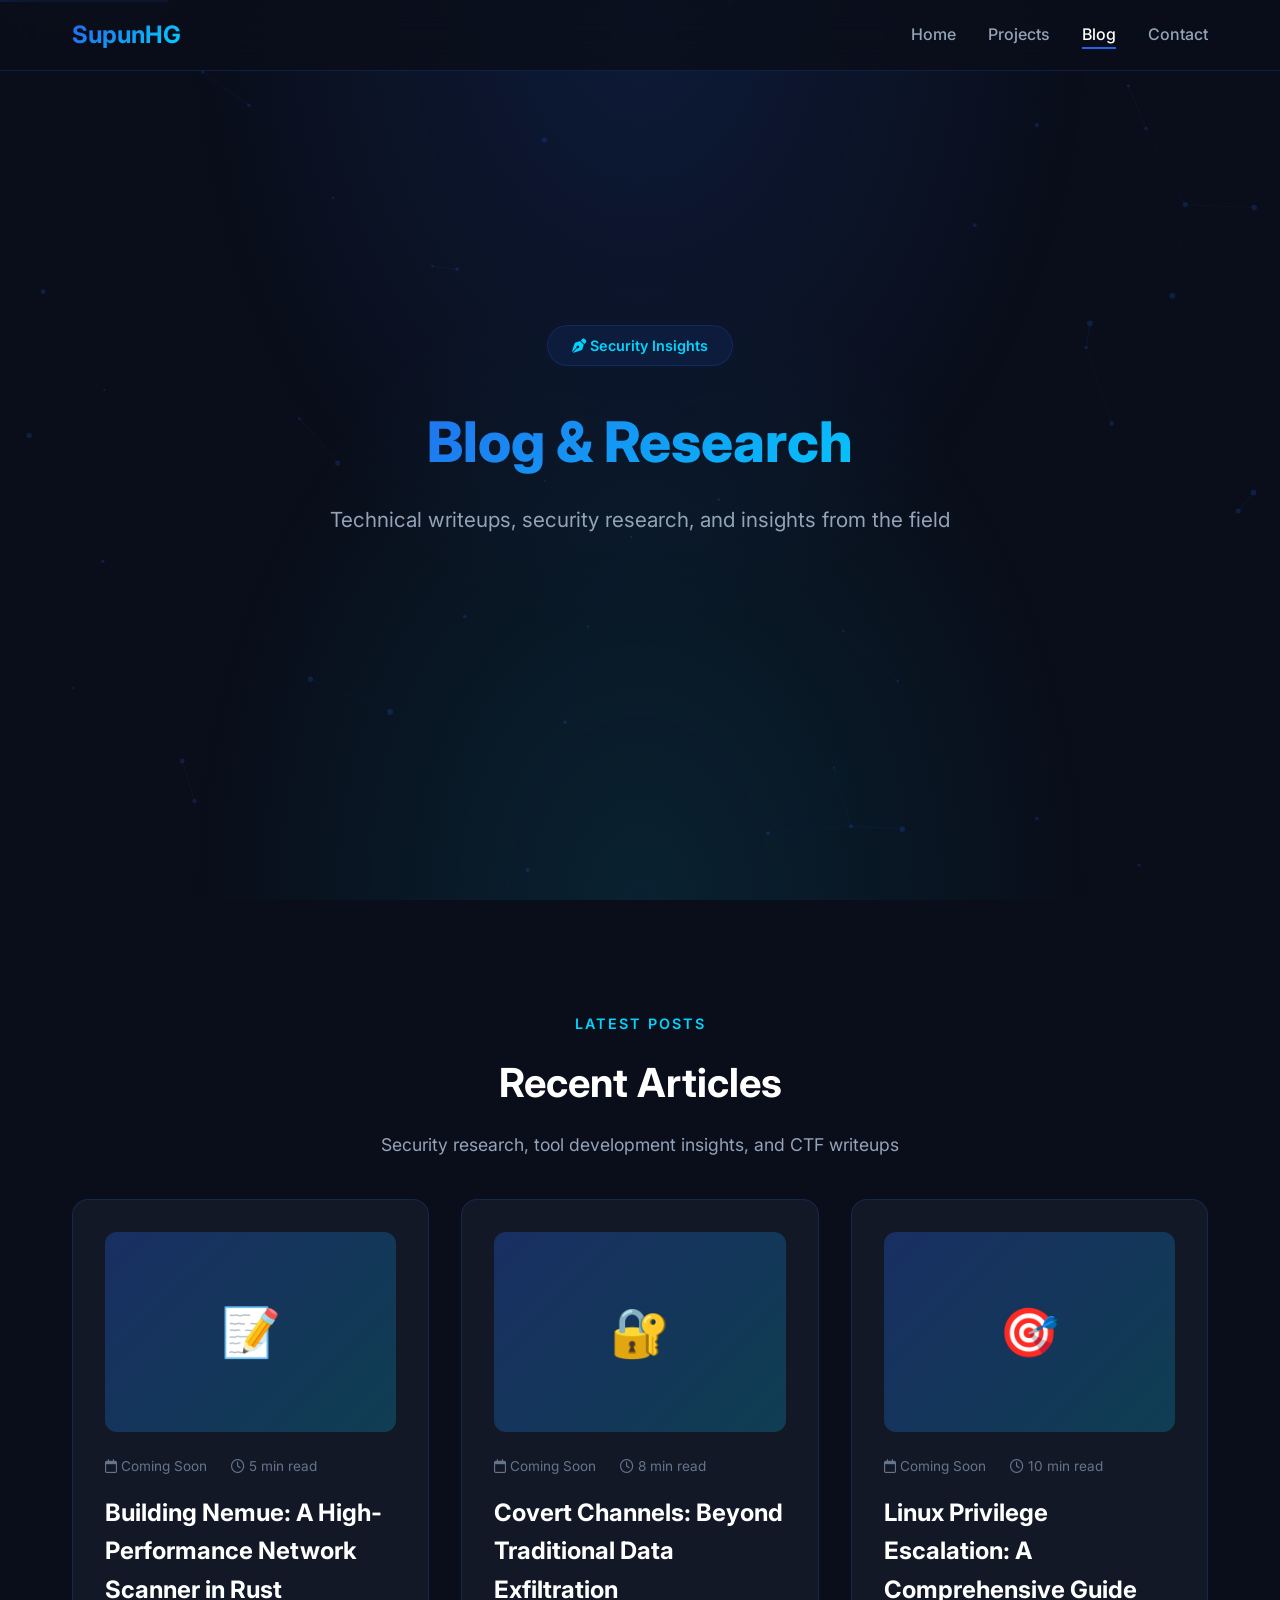
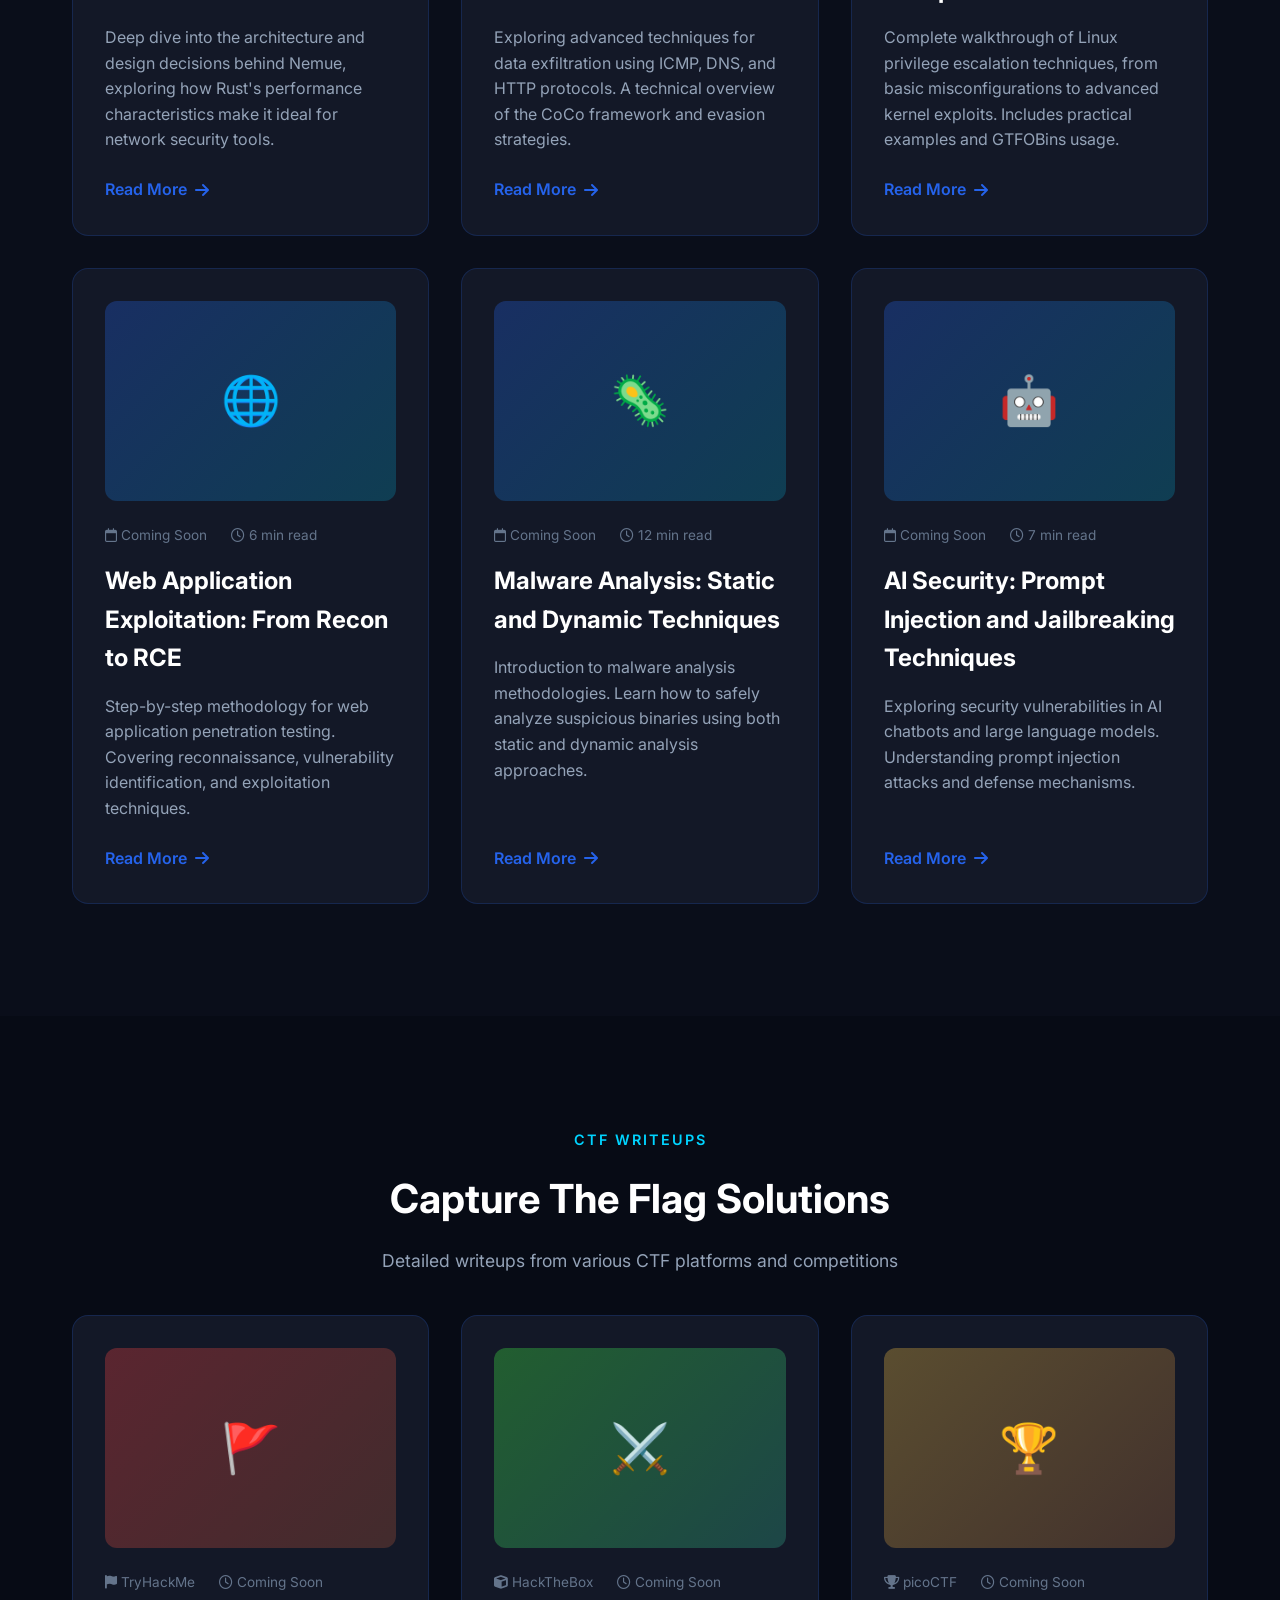
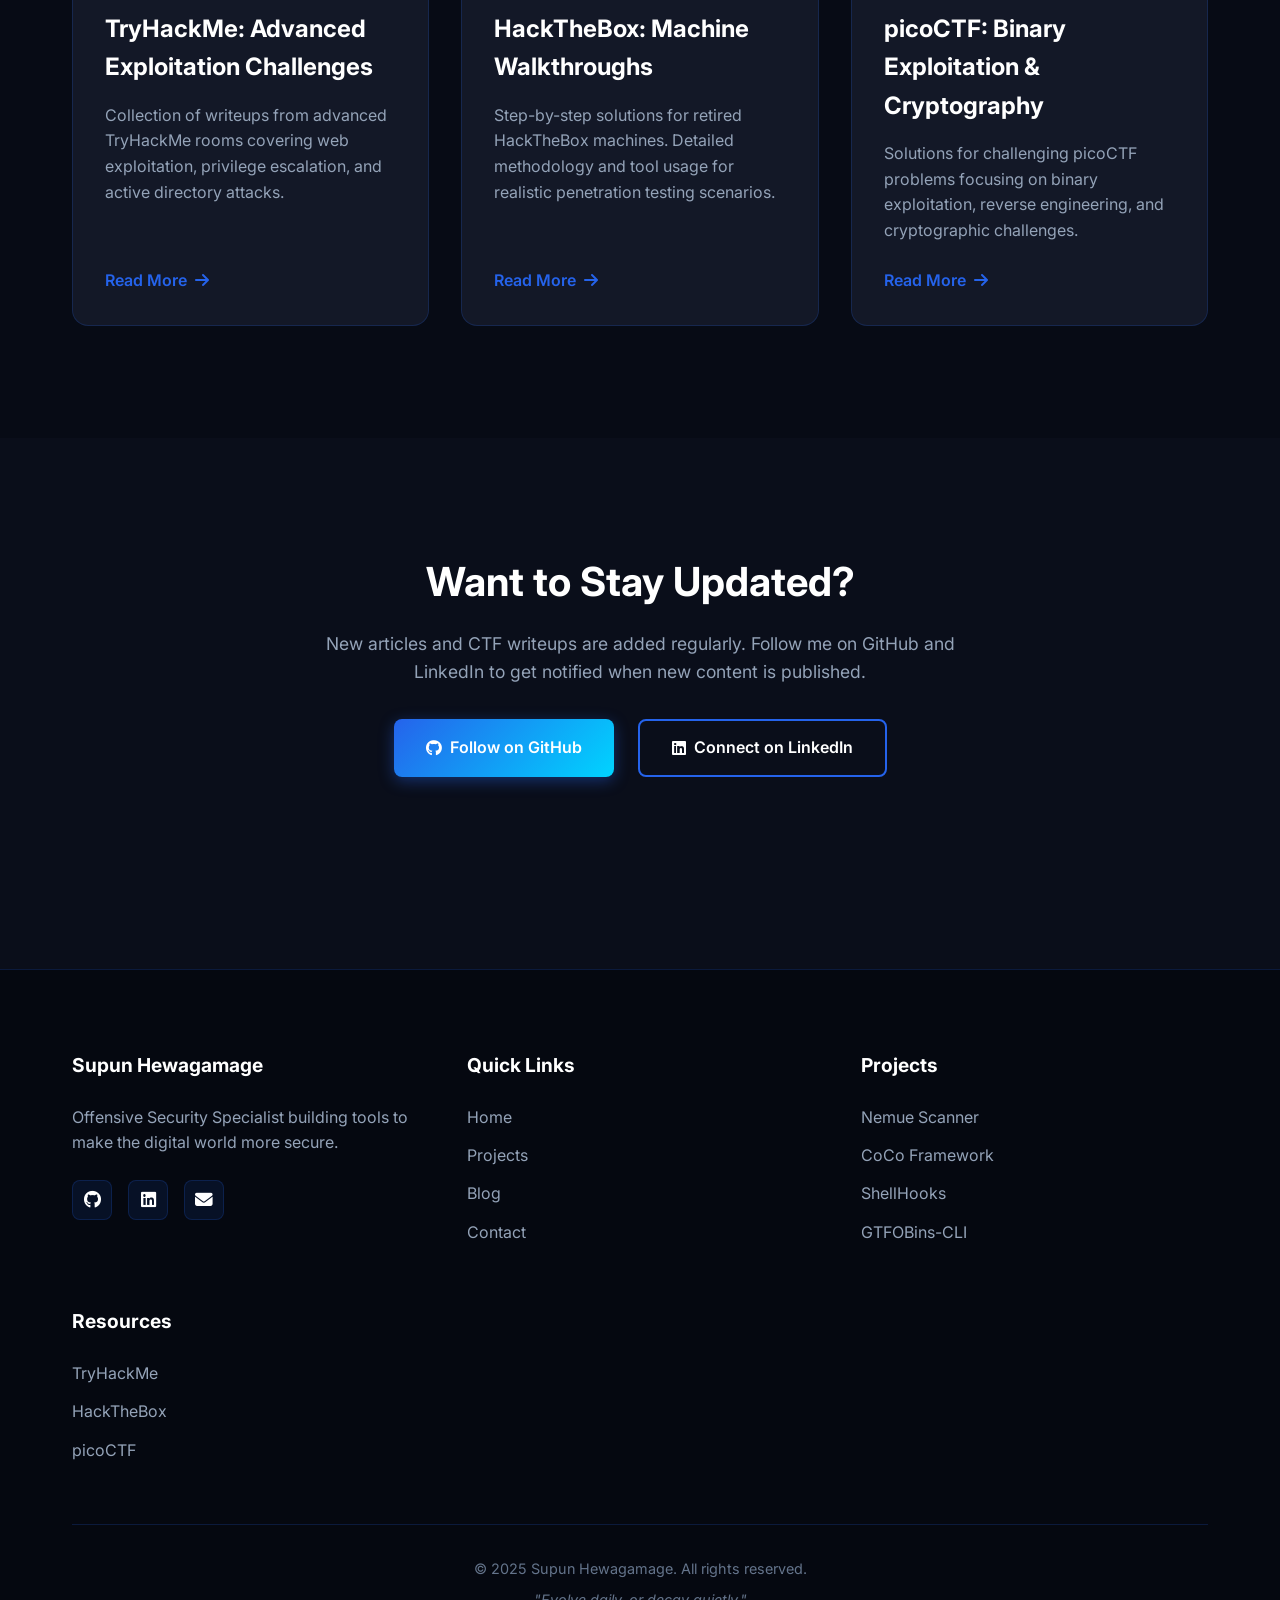
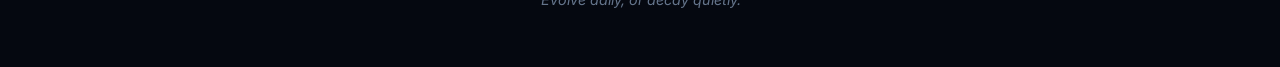
==== blog.html @ fa96d5f7 "Complete website with spacing fixes and documentation" ====
<!DOCTYPE html>
<html lang="en">

<head>
    <meta charset="UTF-8">
    <meta name="viewport" content="width=device-width, initial-scale=1.0">
    <meta name="description" content="Security insights, research, and technical writeups by Supun Hewagamage.">
    
    <title>Blog | Supun Hewagamage</title>
    
    <!-- Stylesheets -->
    <link rel="stylesheet" href="css/styles.css">
    <link rel="stylesheet" href="https://cdnjs.cloudflare.com/ajax/libs/font-awesome/6.5.1/css/all.min.css">
    <link rel="preconnect" href="https://fonts.googleapis.com">
    <link rel="preconnect" href="https://fonts.gstatic.com" crossorigin>
    <link href="https://fonts.googleapis.com/css2?family=Inter:wght@300;400;500;600;700;800;900&display=swap" rel="stylesheet">
</head>

<body>
    <!-- Animated Background -->
    <div class="bg-gradient"></div>
    <canvas class="bg-canvas" id="particleCanvas"></canvas>

    <!-- Navigation -->
    <nav class="navbar">
        <div class="nav-container">
            <a href="index.html" class="logo">SupunHG</a>
            <button class="mobile-toggle" id="mobileToggle">
                <span></span>
                <span></span>
                <span></span>
            </button>
            <ul class="nav-links" id="navLinks">
                <li><a href="index.html">Home</a></li>
                <li><a href="projects.html">Projects</a></li>
                <li><a href="blog.html" class="active">Blog</a></li>
                <li><a href="contact.html">Contact</a></li>
            </ul>
        </div>
    </nav>

    <!-- Page Header -->
    <section class="hero" style="min-height: 100vh;">
        <div class="container">
            <div class="hero-content">
                <div class="hero-tag">
                    <i class="fas fa-pen-nib"></i> Security Insights
                </div>
                <h1 style="font-size: 3.5rem;">Blog & Research</h1>
                <p class="typing-text" style="margin-bottom: 2rem;">
                    Technical writeups, security research, and insights from the field
                </p>
            </div>
        </div>
    </section>

    <!-- Blog Posts -->
    <section class="section">
        <div class="container">
            <div class="section-header">
                <div class="section-tag">Latest Posts</div>
                <h2 class="section-title">Recent Articles</h2>
                <p class="section-subtitle">
                    Security research, tool development insights, and CTF writeups
                </p>
            </div>

            <div class="grid grid-3">
                <!-- Placeholder Post 1 -->
                <div class="card blog-card">
                    <div class="blog-image">
                        <span>📝</span>
                    </div>
                    <div class="blog-meta">
                        <span><i class="far fa-calendar"></i> Coming Soon</span>
                        <span><i class="far fa-clock"></i> 5 min read</span>
                    </div>
                    <h3 class="blog-title">Building Nemue: A High-Performance Network Scanner in Rust</h3>
                    <p class="blog-excerpt">
                        Deep dive into the architecture and design decisions behind Nemue, exploring how Rust's 
                        performance characteristics make it ideal for network security tools.
                    </p>
                    <a href="#" class="read-more">
                        Read More <i class="fas fa-arrow-right"></i>
                    </a>
                </div>

                <!-- Placeholder Post 2 -->
                <div class="card blog-card">
                    <div class="blog-image">
                        <span>🔐</span>
                    </div>
                    <div class="blog-meta">
                        <span><i class="far fa-calendar"></i> Coming Soon</span>
                        <span><i class="far fa-clock"></i> 8 min read</span>
                    </div>
                    <h3 class="blog-title">Covert Channels: Beyond Traditional Data Exfiltration</h3>
                    <p class="blog-excerpt">
                        Exploring advanced techniques for data exfiltration using ICMP, DNS, and HTTP protocols. 
                        A technical overview of the CoCo framework and evasion strategies.
                    </p>
                    <a href="#" class="read-more">
                        Read More <i class="fas fa-arrow-right"></i>
                    </a>
                </div>

                <!-- Placeholder Post 3 -->
                <div class="card blog-card">
                    <div class="blog-image">
                        <span>🎯</span>
                    </div>
                    <div class="blog-meta">
                        <span><i class="far fa-calendar"></i> Coming Soon</span>
                        <span><i class="far fa-clock"></i> 10 min read</span>
                    </div>
                    <h3 class="blog-title">Linux Privilege Escalation: A Comprehensive Guide</h3>
                    <p class="blog-excerpt">
                        Complete walkthrough of Linux privilege escalation techniques, from basic misconfigurations 
                        to advanced kernel exploits. Includes practical examples and GTFOBins usage.
                    </p>
                    <a href="#" class="read-more">
                        Read More <i class="fas fa-arrow-right"></i>
                    </a>
                </div>

                <!-- Placeholder Post 4 -->
                <div class="card blog-card">
                    <div class="blog-image">
                        <span>🌐</span>
                    </div>
                    <div class="blog-meta">
                        <span><i class="far fa-calendar"></i> Coming Soon</span>
                        <span><i class="far fa-clock"></i> 6 min read</span>
                    </div>
                    <h3 class="blog-title">Web Application Exploitation: From Recon to RCE</h3>
                    <p class="blog-excerpt">
                        Step-by-step methodology for web application penetration testing. Covering reconnaissance, 
                        vulnerability identification, and exploitation techniques.
                    </p>
                    <a href="#" class="read-more">
                        Read More <i class="fas fa-arrow-right"></i>
                    </a>
                </div>

                <!-- Placeholder Post 5 -->
                <div class="card blog-card">
                    <div class="blog-image">
                        <span>🦠</span>
                    </div>
                    <div class="blog-meta">
                        <span><i class="far fa-calendar"></i> Coming Soon</span>
                        <span><i class="far fa-clock"></i> 12 min read</span>
                    </div>
                    <h3 class="blog-title">Malware Analysis: Static and Dynamic Techniques</h3>
                    <p class="blog-excerpt">
                        Introduction to malware analysis methodologies. Learn how to safely analyze suspicious 
                        binaries using both static and dynamic analysis approaches.
                    </p>
                    <a href="#" class="read-more">
                        Read More <i class="fas fa-arrow-right"></i>
                    </a>
                </div>

                <!-- Placeholder Post 6 -->
                <div class="card blog-card">
                    <div class="blog-image">
                        <span>🤖</span>
                    </div>
                    <div class="blog-meta">
                        <span><i class="far fa-calendar"></i> Coming Soon</span>
                        <span><i class="far fa-clock"></i> 7 min read</span>
                    </div>
                    <h3 class="blog-title">AI Security: Prompt Injection and Jailbreaking Techniques</h3>
                    <p class="blog-excerpt">
                        Exploring security vulnerabilities in AI chatbots and large language models. Understanding 
                        prompt injection attacks and defense mechanisms.
                    </p>
                    <a href="#" class="read-more">
                        Read More <i class="fas fa-arrow-right"></i>
                    </a>
                </div>
            </div>
        </div>
    </section>

    <!-- CTF Writeups Section -->
    <section class="section" style="background: rgba(5, 8, 16, 0.5);">
        <div class="container">
            <div class="section-header">
                <div class="section-tag">CTF Writeups</div>
                <h2 class="section-title">Capture The Flag Solutions</h2>
                <p class="section-subtitle">
                    Detailed writeups from various CTF platforms and competitions
                </p>
            </div>

            <div class="grid grid-3">
                <!-- CTF Placeholder 1 -->
                <div class="card blog-card">
                    <div class="blog-image" style="background: linear-gradient(135deg, rgba(255, 68, 68, 0.3), rgba(255, 120, 68, 0.2));">
                        <span>🚩</span>
                    </div>
                    <div class="blog-meta">
                        <span><i class="fas fa-flag"></i> TryHackMe</span>
                        <span><i class="far fa-clock"></i> Coming Soon</span>
                    </div>
                    <h3 class="blog-title">TryHackMe: Advanced Exploitation Challenges</h3>
                    <p class="blog-excerpt">
                        Collection of writeups from advanced TryHackMe rooms covering web exploitation, 
                        privilege escalation, and active directory attacks.
                    </p>
                    <a href="#" class="read-more">
                        Read More <i class="fas fa-arrow-right"></i>
                    </a>
                </div>

                <!-- CTF Placeholder 2 -->
                <div class="card blog-card">
                    <div class="blog-image" style="background: linear-gradient(135deg, rgba(68, 255, 68, 0.3), rgba(68, 255, 200, 0.2));">
                        <span>⚔️</span>
                    </div>
                    <div class="blog-meta">
                        <span><i class="fas fa-cube"></i> HackTheBox</span>
                        <span><i class="far fa-clock"></i> Coming Soon</span>
                    </div>
                    <h3 class="blog-title">HackTheBox: Machine Walkthroughs</h3>
                    <p class="blog-excerpt">
                        Step-by-step solutions for retired HackTheBox machines. Detailed methodology and 
                        tool usage for realistic penetration testing scenarios.
                    </p>
                    <a href="#" class="read-more">
                        Read More <i class="fas fa-arrow-right"></i>
                    </a>
                </div>

                <!-- CTF Placeholder 3 -->
                <div class="card blog-card">
                    <div class="blog-image" style="background: linear-gradient(135deg, rgba(255, 200, 68, 0.3), rgba(255, 150, 68, 0.2));">
                        <span>🏆</span>
                    </div>
                    <div class="blog-meta">
                        <span><i class="fas fa-trophy"></i> picoCTF</span>
                        <span><i class="far fa-clock"></i> Coming Soon</span>
                    </div>
                    <h3 class="blog-title">picoCTF: Binary Exploitation & Cryptography</h3>
                    <p class="blog-excerpt">
                        Solutions for challenging picoCTF problems focusing on binary exploitation, 
                        reverse engineering, and cryptographic challenges.
                    </p>
                    <a href="#" class="read-more">
                        Read More <i class="fas fa-arrow-right"></i>
                    </a>
                </div>
            </div>
        </div>
    </section>

    <!-- Blog Info -->
    <section class="section">
        <div class="container">
            <div style="text-align: center; max-width: 700px; margin: 0 auto;">
                <h2 style="font-size: 2.5rem; margin-bottom: 1rem;">Want to Stay Updated?</h2>
                <p style="color: var(--text-secondary); font-size: 1.1rem; margin-bottom: 2rem;">
                    New articles and CTF writeups are added regularly. Follow me on GitHub and LinkedIn 
                    to get notified when new content is published.
                </p>
                <div class="cta-buttons">
                    <a href="https://github.com/supunhg" class="btn btn-primary" target="_blank">
                        <i class="fab fa-github"></i> Follow on GitHub
                    </a>
                    <a href="https://linkedin.com/in/supunhewagamage" class="btn btn-secondary" target="_blank">
                        <i class="fab fa-linkedin"></i> Connect on LinkedIn
                    </a>
                </div>
            </div>
        </div>
    </section>



    <!-- Footer -->
    <footer class="footer">
        <div class="container">
            <div class="footer-content">
                <div class="footer-section">
                    <h3>Supun Hewagamage</h3>
                    <p style="color: var(--text-secondary); margin-bottom: 1.5rem;">
                        Offensive Security Specialist building tools to make the digital world more secure.
                    </p>
                    <div class="social-links">
                        <a href="https://github.com/supunhg" class="social-link" target="_blank" title="GitHub">
                            <i class="fab fa-github"></i>
                        </a>
                        <a href="https://linkedin.com/in/supunhewagamage" class="social-link" target="_blank" title="LinkedIn">
                            <i class="fab fa-linkedin"></i>
                        </a>
                        <a href="mailto:sanchithahewagamage@gmail.com" class="social-link" title="Email">
                            <i class="fas fa-envelope"></i>
                        </a>
                    </div>
                </div>

                <div class="footer-section">
                    <h3>Quick Links</h3>
                    <ul class="footer-links">
                        <li><a href="index.html">Home</a></li>
                        <li><a href="projects.html">Projects</a></li>
                        <li><a href="blog.html">Blog</a></li>
                        <li><a href="contact.html">Contact</a></li>
                    </ul>
                </div>

                <div class="footer-section">
                    <h3>Projects</h3>
                    <ul class="footer-links">
                        <li><a href="https://github.com/supunhg/Nemue" target="_blank">Nemue Scanner</a></li>
                        <li><a href="https://github.com/supunhg/CoCo" target="_blank">CoCo Framework</a></li>
                        <li><a href="https://github.com/supunhg/ShellHooks" target="_blank">ShellHooks</a></li>
                        <li><a href="https://github.com/supunhg/GTFOBins-CLI" target="_blank">GTFOBins-CLI</a></li>
                    </ul>
                </div>

                <div class="footer-section">
                    <h3>Resources</h3>
                    <ul class="footer-links">
                        <li><a href="https://tryhackme.com" target="_blank">TryHackMe</a></li>
                        <li><a href="https://hackthebox.com" target="_blank">HackTheBox</a></li>
                        <li><a href="https://picoctf.org" target="_blank">picoCTF</a></li>
                    </ul>
                </div>
            </div>

            <div class="footer-bottom">
                <p>&copy; 2025 Supun Hewagamage. All rights reserved.</p>
                <p style="margin-top: 0.5rem; font-style: italic;">"Evolve daily, or decay quietly."</p>
            </div>
        </div>
    </footer>

    <script src="js/main.js"></script>
</body>
</html>
---- css/styles.css ----
:root {
    --dark-bg: #0a0e1a;
    --darker-bg: #050810;
    --card-bg: #131827;
    --card-hover: #1a2234;
    --royal-blue: #2563eb;
    --light-blue: #3b82f6;
    --electric-blue: #00d4ff;
    --neon-cyan: #00fff2;
    --text-primary: #ffffff;
    --text-secondary: #94a3b8;
    --text-muted: #64748b;
    --accent-gradient: linear-gradient(135deg, #2563eb 0%, #00d4ff 100%);
    --border-color: rgba(37, 99, 235, 0.2);
    --glow-blue: rgba(37, 99, 235, 0.4);
}

* {
    margin: 0;
    padding: 0;
    box-sizing: border-box;
}

body {
    font-family: 'Inter', -apple-system, BlinkMacSystemFont, 'Segoe UI', Roboto, sans-serif;
    background-color: var(--dark-bg);
    color: var(--text-primary);
    line-height: 1.6;
    overflow-x: hidden;
}

/* Scrollbar */
::-webkit-scrollbar {
    width: 10px;
}

::-webkit-scrollbar-track {
    background: var(--darker-bg);
}

::-webkit-scrollbar-thumb {
    background: var(--royal-blue);
    border-radius: 5px;
}

::-webkit-scrollbar-thumb:hover {
    background: var(--light-blue);
}

/* Animated Background */
.bg-canvas {
    position: fixed;
    top: 0;
    left: 0;
    width: 100%;
    height: 100%;
    z-index: -1;
    opacity: 0.4;
}

.bg-gradient {
    position: fixed;
    top: 0;
    left: 0;
    width: 100%;
    height: 100%;
    z-index: -2;
    background: radial-gradient(ellipse at top, rgba(37, 99, 235, 0.15), transparent 50%),
                radial-gradient(ellipse at bottom, rgba(0, 212, 255, 0.1), transparent 50%);
}

/* Navigation */
.navbar {
    position: fixed;
    top: 0;
    left: 0;
    right: 0;
    z-index: 1000;
    background: rgba(10, 14, 26, 0.8);
    backdrop-filter: blur(20px);
    border-bottom: 1px solid var(--border-color);
    transition: all 0.3s ease;
}

.navbar.scrolled {
    background: rgba(10, 14, 26, 0.95);
    box-shadow: 0 4px 30px rgba(37, 99, 235, 0.1);
}

.nav-container {
    max-width: 1200px;
    margin: 0 auto;
    padding: 1rem 2rem;
    display: flex;
    justify-content: space-between;
    align-items: center;
}

.logo {
    font-size: 1.5rem;
    font-weight: 700;
    background: var(--accent-gradient);
    -webkit-background-clip: text;
    background-clip: text;
    -webkit-text-fill-color: transparent;
    text-decoration: none;
}

.nav-links {
    display: flex;
    gap: 2rem;
    list-style: none;
}

.nav-links a {
    color: var(--text-secondary);
    text-decoration: none;
    font-weight: 500;
    transition: all 0.3s ease;
    position: relative;
}

.nav-links a::after {
    content: '';
    position: absolute;
    bottom: -5px;
    left: 0;
    width: 0;
    height: 2px;
    background: var(--royal-blue);
    transition: width 0.3s ease;
}

.nav-links a:hover,
.nav-links a.active {
    color: var(--text-primary);
}

.nav-links a:hover::after,
.nav-links a.active::after {
    width: 100%;
}

.mobile-toggle {
    display: none;
    flex-direction: column;
    gap: 5px;
    cursor: pointer;
    background: none;
    border: none;
}

.mobile-toggle span {
    width: 25px;
    height: 3px;
    background: var(--text-primary);
    border-radius: 3px;
    transition: all 0.3s ease;
}

/* Container */
.container {
    max-width: 1200px;
    margin: 0 auto;
    padding: 2rem;
}

.section {
    padding: 5rem 0;
}

/* Hero Section */
.hero {
    min-height: 100vh;
    display: flex;
    align-items: center;
    justify-content: center;
    text-align: center;
    position: relative;
    overflow: hidden;
}

.hero-content {
    z-index: 10;
}

.hero-tag {
    display: inline-block;
    padding: 0.5rem 1.5rem;
    background: rgba(37, 99, 235, 0.1);
    border: 1px solid var(--border-color);
    border-radius: 50px;
    color: var(--electric-blue);
    font-size: 0.9rem;
    font-weight: 600;
    margin-bottom: 2rem;
    animation: fadeInDown 0.8s ease;
}

.hero h1 {
    font-size: 4rem;
    font-weight: 800;
    margin-bottom: 1rem;
    background: var(--accent-gradient);
    -webkit-background-clip: text;
    background-clip: text;
    -webkit-text-fill-color: transparent;
    animation: fadeInUp 0.8s ease 0.2s both;
}

.hero h2 {
    font-size: 2rem;
    font-weight: 600;
    color: var(--text-primary);
    margin-bottom: 1rem;
    animation: fadeInUp 0.8s ease 0.4s both;
}

.typing-text {
    font-size: 1.3rem;
    color: var(--text-secondary);
    margin-bottom: 3rem;
    min-height: 2.5rem;
    animation: fadeInUp 0.8s ease 0.6s both;
}

.cta-buttons {
    display: flex;
    gap: 1.5rem;
    justify-content: center;
    flex-wrap: wrap;
    animation: fadeInUp 0.8s ease 0.8s both;
}

.btn {
    padding: 0.9rem 2rem;
    border-radius: 8px;
    text-decoration: none;
    font-weight: 600;
    transition: all 0.3s ease;
    display: inline-flex;
    align-items: center;
    gap: 0.5rem;
    cursor: pointer;
    border: none;
    font-size: 1rem;
}

.btn-primary {
    background: var(--accent-gradient);
    color: white;
    box-shadow: 0 4px 15px var(--glow-blue);
}

.btn-primary:hover {
    transform: translateY(-2px);
    box-shadow: 0 6px 25px var(--glow-blue);
}

.btn-secondary {
    background: transparent;
    color: var(--text-primary);
    border: 2px solid var(--royal-blue);
}

.btn-secondary:hover {
    background: rgba(37, 99, 235, 0.1);
    transform: translateY(-2px);
}

/* Card Styles */
.card {
    background: var(--card-bg);
    border: 1px solid var(--border-color);
    border-radius: 16px;
    padding: 2rem;
    transition: all 0.3s ease;
    position: relative;
    overflow: hidden;
}

.card::before {
    content: '';
    position: absolute;
    top: 0;
    left: 0;
    right: 0;
    height: 3px;
    background: var(--accent-gradient);
    transform: scaleX(0);
    transition: transform 0.3s ease;
}

.card:hover {
    transform: translateY(-5px);
    border-color: var(--royal-blue);
    box-shadow: 0 10px 40px rgba(37, 99, 235, 0.2);
}

.card:hover::before {
    transform: scaleX(1);
}

/* Section Headers */
.section-header {
    text-align: center;
    margin-bottom: 2.5rem;
}

.section-tag {
    color: var(--electric-blue);
    font-weight: 600;
    text-transform: uppercase;
    font-size: 0.9rem;
    letter-spacing: 2px;
    margin-bottom: 1rem;
}

.section-title {
    font-size: 2.5rem;
    font-weight: 700;
    margin-bottom: 1rem;
}

.section-subtitle {
    color: var(--text-secondary);
    font-size: 1.1rem;
    max-width: 600px;
    margin: 0 auto;
}

/* Grid Layouts */
.grid {
    display: grid;
    gap: 2rem;
}

.grid-2 {
    grid-template-columns: repeat(auto-fit, minmax(300px, 1fr));
}

.grid-3 {
    grid-template-columns: repeat(auto-fit, minmax(280px, 1fr));
}

/* Project Card */
.project-card {
    position: relative;
}

.project-image {
    width: 100%;
    height: 200px;
    background: linear-gradient(135deg, rgba(37, 99, 235, 0.3), rgba(0, 212, 255, 0.2));
    border-radius: 12px;
    margin-bottom: 1.5rem;
    display: flex;
    align-items: center;
    justify-content: center;
    font-size: 3rem;
    position: relative;
    overflow: hidden;
}

.project-image::after {
    content: 'Coming Soon';
    position: absolute;
    bottom: 10px;
    right: 10px;
    background: rgba(0, 0, 0, 0.7);
    padding: 0.3rem 0.8rem;
    border-radius: 5px;
    font-size: 0.7rem;
    font-weight: 600;
}

.project-header {
    display: flex;
    justify-content: space-between;
    align-items: start;
    margin-bottom: 1rem;
}

.project-title {
    font-size: 1.4rem;
    font-weight: 700;
    margin-bottom: 0.5rem;
}

.project-icon {
    font-size: 2rem;
    filter: drop-shadow(0 0 10px var(--royal-blue));
}

.project-description {
    color: var(--text-secondary);
    margin-bottom: 1.5rem;
    line-height: 1.7;
}

.project-stats {
    display: flex;
    gap: 1.5rem;
    margin-bottom: 1.5rem;
    font-size: 0.9rem;
    color: var(--text-muted);
}

.project-stat {
    display: flex;
    align-items: center;
    gap: 0.3rem;
}

.project-tags {
    display: flex;
    flex-wrap: wrap;
    gap: 0.5rem;
    margin-bottom: 1.5rem;
}

.tag {
    padding: 0.3rem 0.8rem;
    background: rgba(37, 99, 235, 0.1);
    border: 1px solid var(--border-color);
    border-radius: 20px;
    font-size: 0.8rem;
    color: var(--electric-blue);
}

.project-links {
    display: flex;
    gap: 1rem;
}

.icon-btn {
    padding: 0.6rem 1.2rem;
    background: rgba(37, 99, 235, 0.1);
    border: 1px solid var(--border-color);
    border-radius: 8px;
    color: var(--text-primary);
    text-decoration: none;
    display: inline-flex;
    align-items: center;
    gap: 0.5rem;
    transition: all 0.3s ease;
    font-size: 0.9rem;
}

.icon-btn:hover {
    background: var(--royal-blue);
    border-color: var(--royal-blue);
    transform: translateY(-2px);
}

/* Stats */
.stats-grid {
    display: grid;
    grid-template-columns: repeat(auto-fit, minmax(200px, 1fr));
    gap: 2rem;
    margin-top: 3rem;
}

.stat-card {
    text-align: center;
    padding: 2rem;
}

.stat-number {
    font-size: 3rem;
    font-weight: 800;
    background: var(--accent-gradient);
    -webkit-background-clip: text;
    background-clip: text;
    -webkit-text-fill-color: transparent;
    margin-bottom: 0.5rem;
}

.stat-label {
    color: var(--text-secondary);
    font-size: 0.9rem;
    text-transform: uppercase;
    letter-spacing: 1px;
}

/* Skills */
.skills-grid {
    display: grid;
    grid-template-columns: repeat(auto-fit, minmax(250px, 1fr));
    gap: 2rem;
}

.skill-category h3 {
    font-size: 1.3rem;
    margin-bottom: 1.5rem;
    display: flex;
    align-items: center;
    gap: 0.5rem;
}

.skill-category h3 i {
    color: var(--royal-blue);
}

.skill-list {
    display: flex;
    flex-wrap: wrap;
    gap: 0.8rem;
}

.skill-item {
    padding: 0.6rem 1.2rem;
    background: rgba(37, 99, 235, 0.05);
    border: 1px solid var(--border-color);
    border-radius: 8px;
    font-size: 0.9rem;
    transition: all 0.3s ease;
}

.skill-item:hover {
    background: rgba(37, 99, 235, 0.15);
    border-color: var(--royal-blue);
    transform: translateY(-2px);
}

/* Footer */
.footer {
    background: var(--darker-bg);
    border-top: 1px solid var(--border-color);
    padding: 3rem 0 1.5rem;
    margin-top: 5rem;
}

.footer-content {
    display: grid;
    grid-template-columns: repeat(auto-fit, minmax(250px, 1fr));
    gap: 3rem;
    margin-bottom: 3rem;
}

.footer-section h3 {
    margin-bottom: 1.5rem;
    font-size: 1.2rem;
}

.footer-links {
    list-style: none;
}

.footer-links li {
    margin-bottom: 0.8rem;
}

.footer-links a {
    color: var(--text-secondary);
    text-decoration: none;
    transition: color 0.3s ease;
}

.footer-links a:hover {
    color: var(--royal-blue);
}

.social-links {
    display: flex;
    gap: 1rem;
}

.social-link {
    width: 40px;
    height: 40px;
    border-radius: 8px;
    background: rgba(37, 99, 235, 0.1);
    border: 1px solid var(--border-color);
    display: flex;
    align-items: center;
    justify-content: center;
    color: var(--text-primary);
    text-decoration: none;
    transition: all 0.3s ease;
    font-size: 1.1rem;
}

.social-link:hover {
    background: var(--royal-blue);
    transform: translateY(-3px);
    box-shadow: 0 5px 15px var(--glow-blue);
}

.footer-bottom {
    text-align: center;
    padding-top: 2rem;
    border-top: 1px solid var(--border-color);
    color: var(--text-muted);
    font-size: 0.9rem;
}

/* Animations */
@keyframes fadeInUp {
    from {
        opacity: 0;
        transform: translateY(30px);
    }
    to {
        opacity: 1;
        transform: translateY(0);
    }
}

@keyframes fadeInDown {
    from {
        opacity: 0;
        transform: translateY(-30px);
    }
    to {
        opacity: 1;
        transform: translateY(0);
    }
}

@keyframes slideInLeft {
    from {
        opacity: 0;
        transform: translateX(-50px);
    }
    to {
        opacity: 1;
        transform: translateX(0);
    }
}

@keyframes pulse {
    0%, 100% {
        opacity: 1;
    }
    50% {
        opacity: 0.5;
    }
}

.fade-in {
    animation: fadeInUp 0.6s ease;
}

/* Responsive */
@media (max-width: 768px) {
    .mobile-toggle {
        display: flex;
    }

    .nav-links {
        position: absolute;
        top: 100%;
        left: 0;
        right: 0;
        background: rgba(10, 14, 26, 0.98);
        flex-direction: column;
        padding: 2rem;
        gap: 1.5rem;
        transform: translateY(-100%);
        opacity: 0;
        pointer-events: none;
        transition: all 0.3s ease;
        border-bottom: 1px solid var(--border-color);
    }

    .nav-links.active {
        transform: translateY(0);
        opacity: 1;
        pointer-events: all;
    }

    .hero h1 {
        font-size: 2.5rem;
    }

    .hero h2 {
        font-size: 1.5rem;
    }

    .typing-text {
        font-size: 1.1rem;
    }

    .section-title {
        font-size: 2rem;
    }

    .cta-buttons {
        flex-direction: column;
        align-items: stretch;
    }

    .container {
        padding: 1rem;
    }

    .section {
        padding: 3rem 0;
    }

    .stats-grid {
        grid-template-columns: repeat(2, 1fr);
    }
}

@media (max-width: 480px) {
    .hero h1 {
        font-size: 2rem;
    }

    .stats-grid {
        grid-template-columns: 1fr;
    }

    .stat-number {
        font-size: 2.5rem;
    }
}

/* Blog specific styles */
.blog-card {
    display: flex;
    flex-direction: column;
    height: 100%;
}

.blog-image {
    width: 100%;
    height: 200px;
    background: linear-gradient(135deg, rgba(37, 99, 235, 0.3), rgba(0, 212, 255, 0.2));
    border-radius: 12px;
    margin-bottom: 1.5rem;
    display: flex;
    align-items: center;
    justify-content: center;
    font-size: 3rem;
}

.blog-meta {
    display: flex;
    gap: 1.5rem;
    margin-bottom: 1rem;
    font-size: 0.85rem;
    color: var(--text-muted);
}

.blog-title {
    font-size: 1.5rem;
    font-weight: 700;
    margin-bottom: 1rem;
    color: var(--text-primary);
}

.blog-excerpt {
    color: var(--text-secondary);
    margin-bottom: 1.5rem;
    flex-grow: 1;
}

.read-more {
    color: var(--royal-blue);
    text-decoration: none;
    font-weight: 600;
    display: inline-flex;
    align-items: center;
    gap: 0.5rem;
    transition: gap 0.3s ease;
}

.read-more:hover {
    gap: 0.8rem;
}

/* Contact Page */
.contact-grid {
    display: grid;
    grid-template-columns: 1fr 1fr;
    gap: 3rem;
    margin-top: 3rem;
}

.contact-info {
    display: flex;
    flex-direction: column;
    gap: 2rem;
}

.contact-item {
    display: flex;
    align-items: start;
    gap: 1.5rem;
}

.contact-icon {
    width: 50px;
    height: 50px;
    border-radius: 12px;
    background: rgba(37, 99, 235, 0.1);
    border: 1px solid var(--border-color);
    display: flex;
    align-items: center;
    justify-content: center;
    color: var(--royal-blue);
    font-size: 1.3rem;
    flex-shrink: 0;
}

.contact-details h3 {
    font-size: 1.1rem;
    margin-bottom: 0.5rem;
}

.contact-details p {
    color: var(--text-secondary);
}

.contact-details a {
    color: var(--royal-blue);
    text-decoration: none;
}

.contact-details a:hover {
    text-decoration: underline;
}

@media (max-width: 768px) {
    .contact-grid {
        grid-template-columns: 1fr;
    }
}
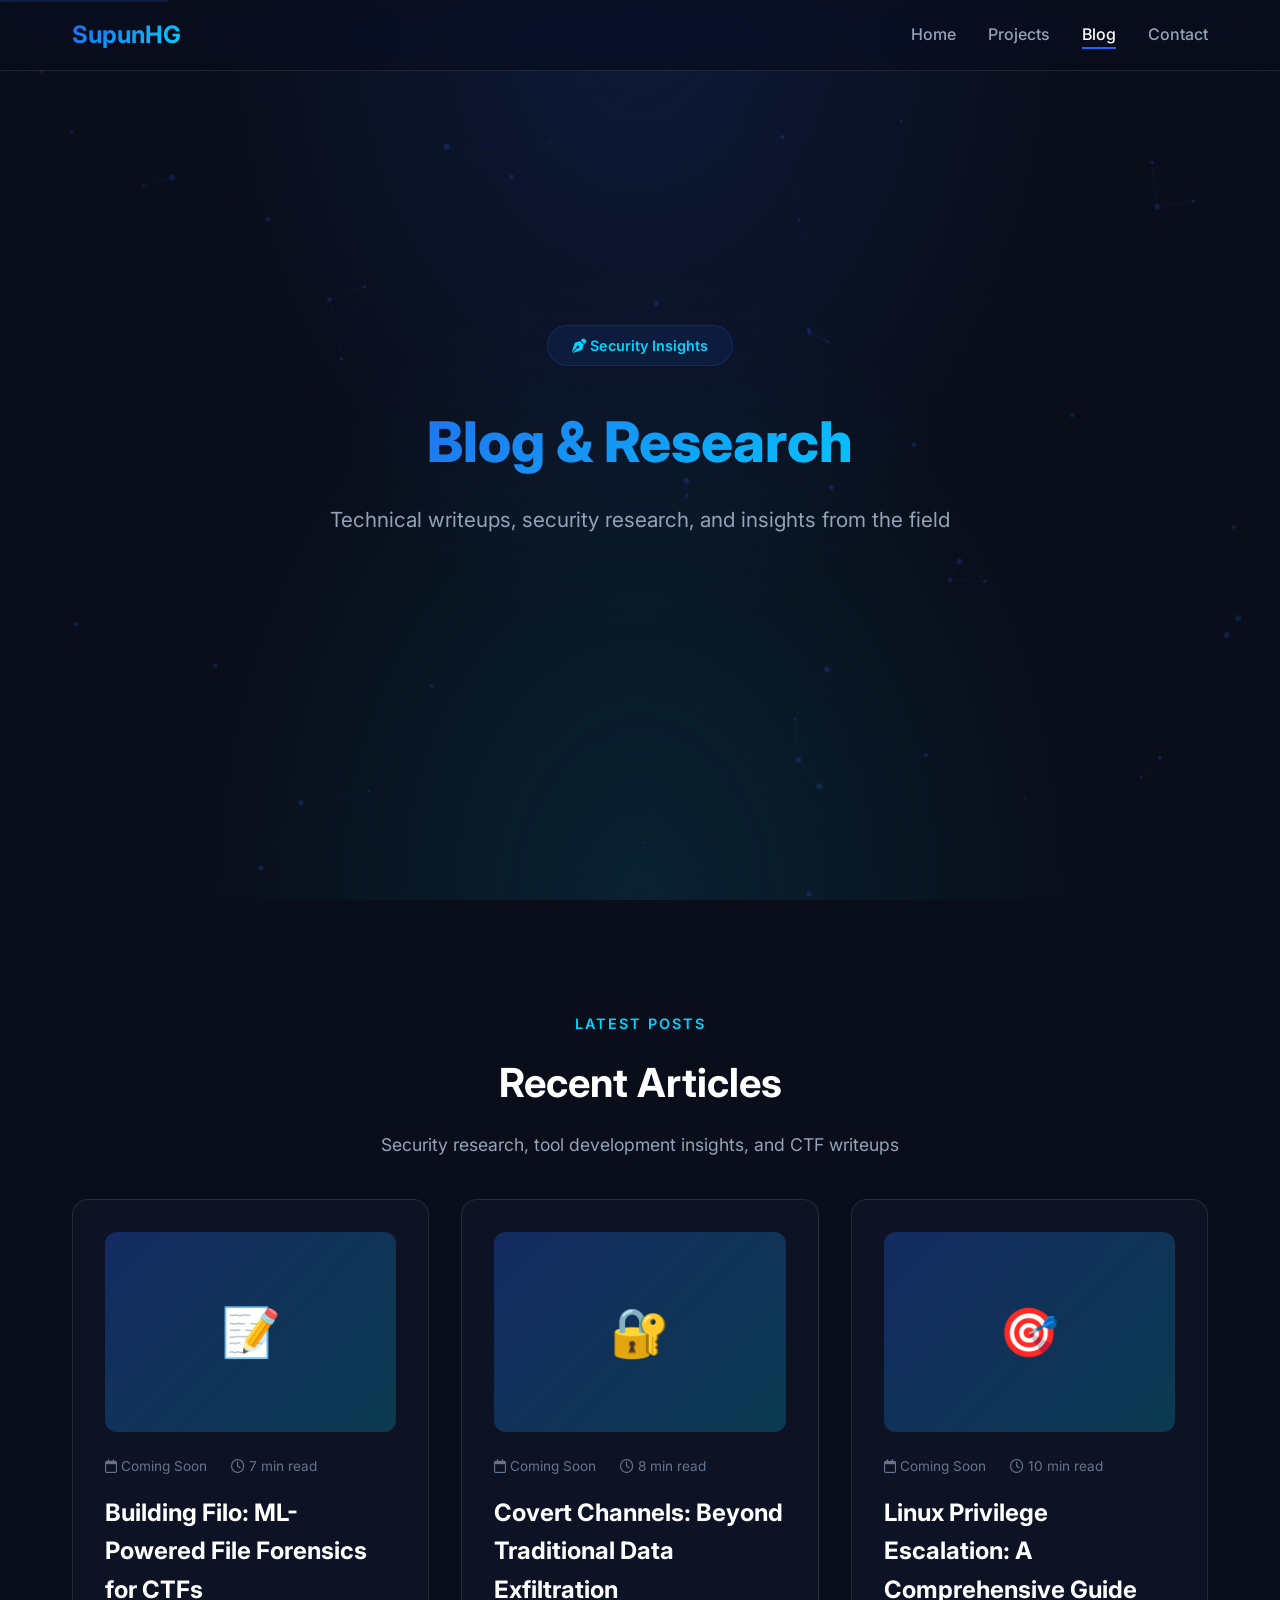
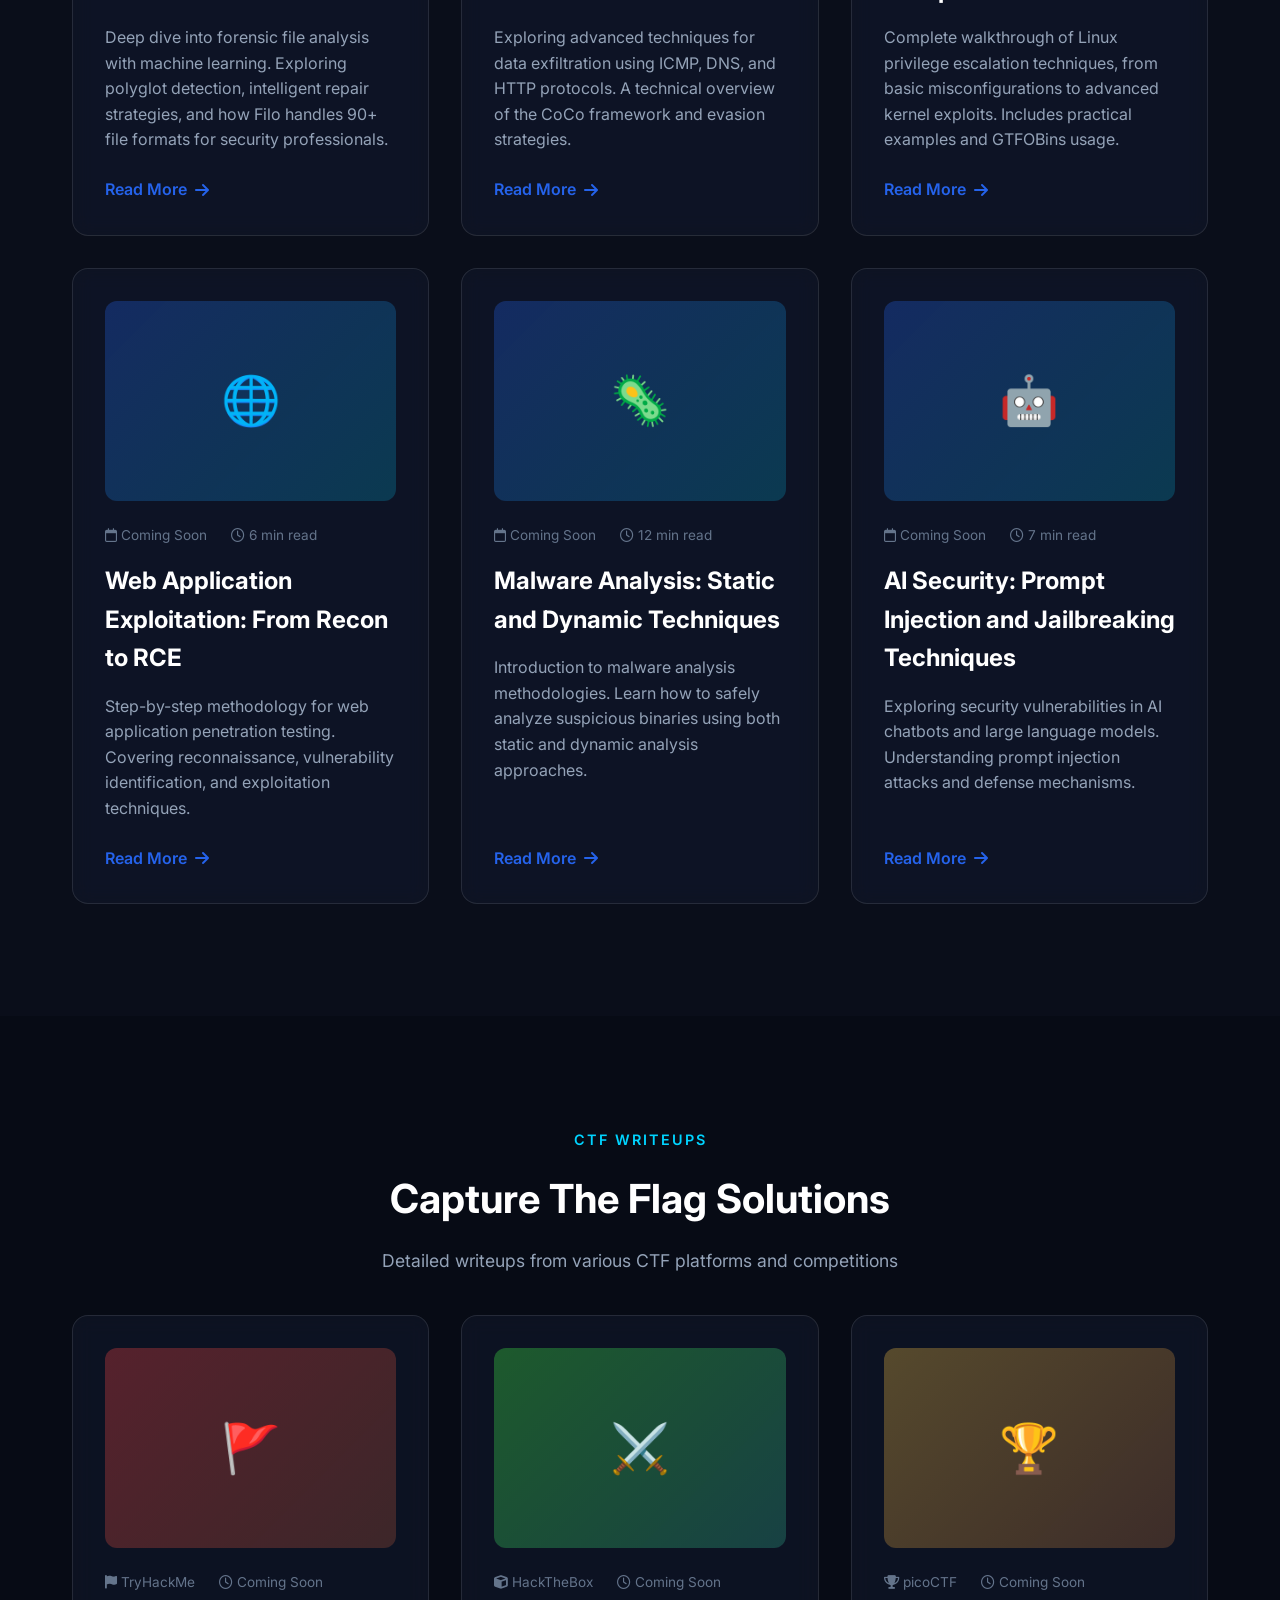
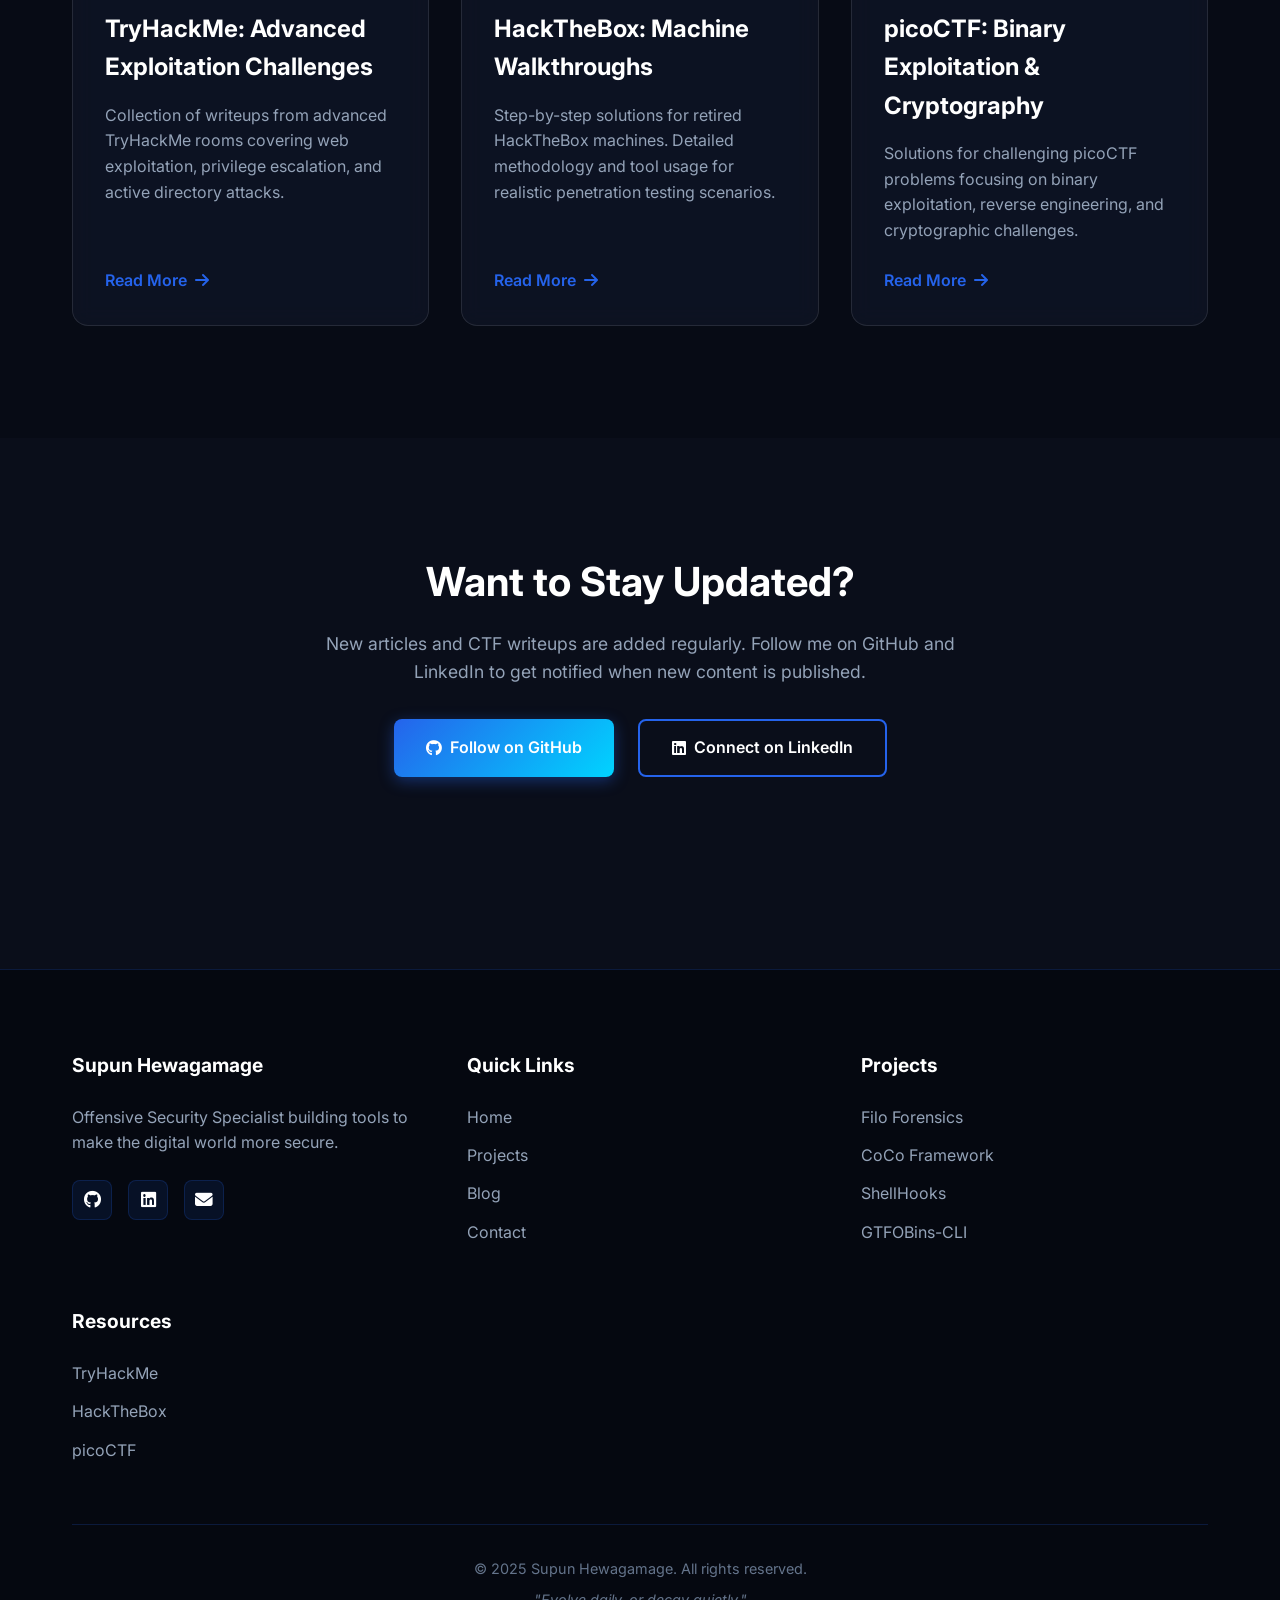
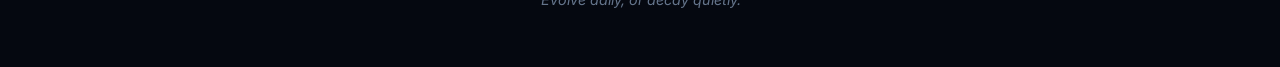
==== commit d9c7ed70: "Add glassmorphism design, replace Nemue with Filo, update skills and certifications" ====
--- a/blog.html
+++ b/blog.html
@@ -73,12 +73,12 @@
                     </div>
                     <div class="blog-meta">
                         <span><i class="far fa-calendar"></i> Coming Soon</span>
-                        <span><i class="far fa-clock"></i> 5 min read</span>
-                    </div>
-                    <h3 class="blog-title">Building Nemue: A High-Performance Network Scanner in Rust</h3>
-                    <p class="blog-excerpt">
-                        Deep dive into the architecture and design decisions behind Nemue, exploring how Rust's 
-                        performance characteristics make it ideal for network security tools.
+                        <span><i class="far fa-clock"></i> 7 min read</span>
+                    </div>
+                    <h3 class="blog-title">Building Filo: ML-Powered File Forensics for CTFs</h3>
+                    <p class="blog-excerpt">
+                        Deep dive into forensic file analysis with machine learning. Exploring polyglot detection, 
+                        intelligent repair strategies, and how Filo handles 90+ file formats for security professionals.
                     </p>
                     <a href="#" class="read-more">
                         Read More <i class="fas fa-arrow-right"></i>
@@ -313,7 +313,7 @@
                 <div class="footer-section">
                     <h3>Projects</h3>
                     <ul class="footer-links">
-                        <li><a href="https://github.com/supunhg/Nemue" target="_blank">Nemue Scanner</a></li>
+                        <li><a href="https://github.com/supunhg/Filo" target="_blank">Filo Forensics</a></li>
                         <li><a href="https://github.com/supunhg/CoCo" target="_blank">CoCo Framework</a></li>
                         <li><a href="https://github.com/supunhg/ShellHooks" target="_blank">ShellHooks</a></li>
                         <li><a href="https://github.com/supunhg/GTFOBins-CLI" target="_blank">GTFOBins-CLI</a></li>
--- a/css/styles.css
+++ b/css/styles.css
@@ -76,15 +76,19 @@
     left: 0;
     right: 0;
     z-index: 1000;
-    background: rgba(10, 14, 26, 0.8);
-    backdrop-filter: blur(20px);
-    border-bottom: 1px solid var(--border-color);
+    background: rgba(10, 14, 26, 0.7);
+    backdrop-filter: blur(20px) saturate(180%);
+    -webkit-backdrop-filter: blur(20px) saturate(180%);
+    border-bottom: 1px solid rgba(255, 255, 255, 0.1);
     transition: all 0.3s ease;
 }
 
 .navbar.scrolled {
-    background: rgba(10, 14, 26, 0.95);
-    box-shadow: 0 4px 30px rgba(37, 99, 235, 0.1);
+    background: rgba(10, 14, 26, 0.85);
+    backdrop-filter: blur(25px) saturate(200%);
+    -webkit-backdrop-filter: blur(25px) saturate(200%);
+    box-shadow: 0 8px 32px rgba(37, 99, 235, 0.15);
+    border-bottom: 1px solid rgba(37, 99, 235, 0.2);
 }
 
 .nav-container {
@@ -270,8 +274,10 @@
 
 /* Card Styles */
 .card {
-    background: var(--card-bg);
-    border: 1px solid var(--border-color);
+    background: rgba(19, 24, 39, 0.6);
+    backdrop-filter: blur(10px) saturate(180%);
+    -webkit-backdrop-filter: blur(10px) saturate(180%);
+    border: 1px solid rgba(255, 255, 255, 0.1);
     border-radius: 16px;
     padding: 2rem;
     transition: all 0.3s ease;
@@ -293,8 +299,11 @@
 
 .card:hover {
     transform: translateY(-5px);
-    border-color: var(--royal-blue);
-    box-shadow: 0 10px 40px rgba(37, 99, 235, 0.2);
+    background: rgba(19, 24, 39, 0.8);
+    backdrop-filter: blur(15px) saturate(200%);
+    -webkit-backdrop-filter: blur(15px) saturate(200%);
+    border-color: rgba(37, 99, 235, 0.5);
+    box-shadow: 0 15px 50px rgba(37, 99, 235, 0.3), inset 0 1px 0 rgba(255, 255, 255, 0.1);
 }
 
 .card:hover::before {
@@ -510,17 +519,22 @@
 
 .skill-item {
     padding: 0.6rem 1.2rem;
-    background: rgba(37, 99, 235, 0.05);
-    border: 1px solid var(--border-color);
+    background: rgba(37, 99, 235, 0.08);
+    backdrop-filter: blur(5px);
+    -webkit-backdrop-filter: blur(5px);
+    border: 1px solid rgba(255, 255, 255, 0.08);
     border-radius: 8px;
     font-size: 0.9rem;
     transition: all 0.3s ease;
 }
 
 .skill-item:hover {
-    background: rgba(37, 99, 235, 0.15);
-    border-color: var(--royal-blue);
+    background: rgba(37, 99, 235, 0.2);
+    backdrop-filter: blur(8px);
+    -webkit-backdrop-filter: blur(8px);
+    border-color: rgba(37, 99, 235, 0.5);
     transform: translateY(-2px);
+    box-shadow: 0 4px 15px rgba(37, 99, 235, 0.2);
 }
 
 /* Footer */
